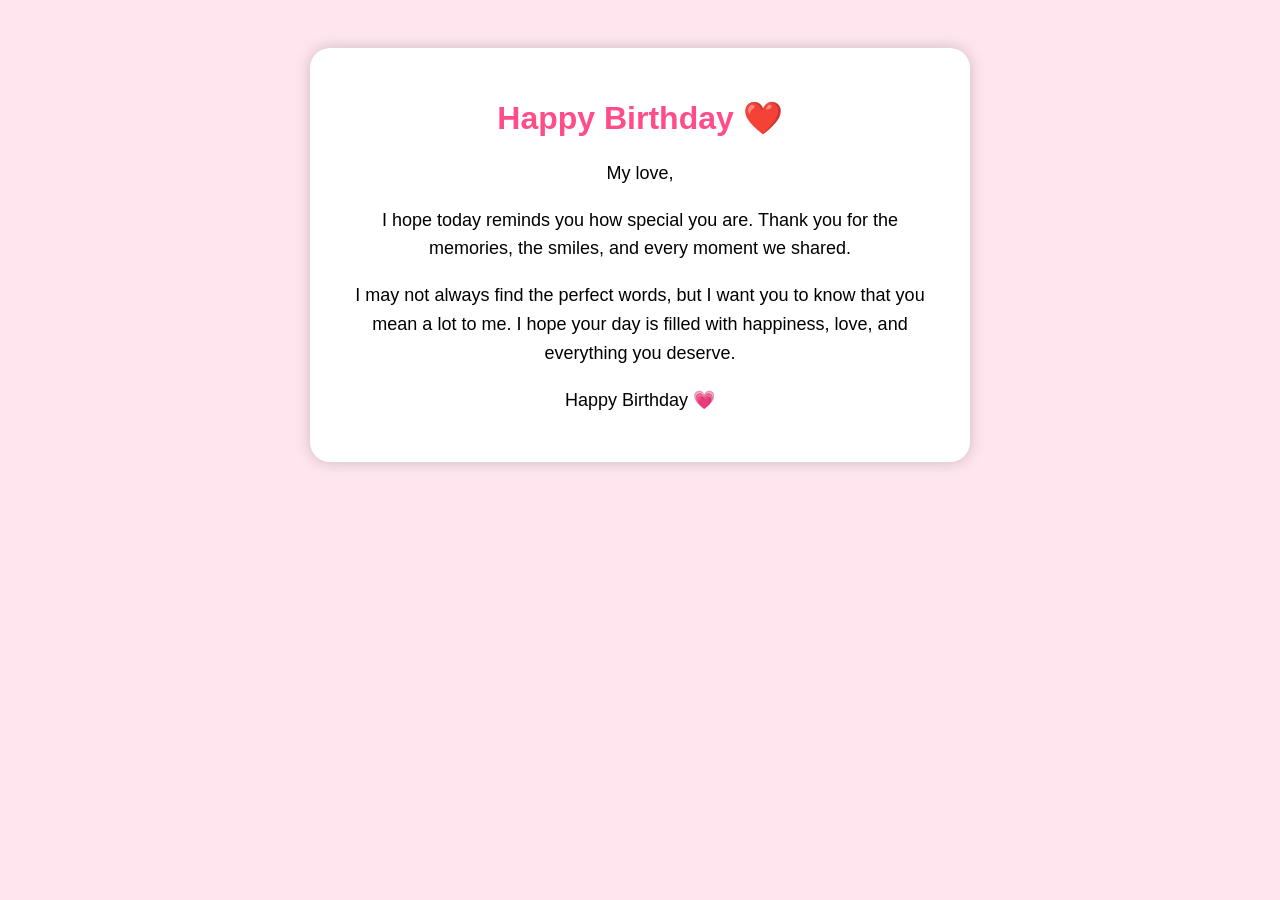
==== loveletter.html @ 763343cd "Create loveletter.html" ====
<!DOCTYPE html>
<html>
<head>
<title>My Love Letter 💌</title>
<style>
body {
  background: #ffe6ee;
  font-family: Arial, sans-serif;
  text-align: center;
  padding: 40px;
}

.letter {
  background: white;
  padding: 30px;
  border-radius: 20px;
  max-width: 600px;
  margin: auto;
  box-shadow: 0 0 15px rgba(0,0,0,0.2);
}

h1 {
  color: #ff4d88;
}

p {
  font-size: 18px;
  line-height: 1.6;
}
</style>
</head>

<body>

<div class="letter">
<h1>Happy Birthday ❤️</h1>

<p>
My love,
</p>

<p>
I hope today reminds you how special you are. 
Thank you for the memories, the smiles, and every moment we shared.
</p>

<p>
I may not always find the perfect words, but I want you to know that you mean a lot to me.
I hope your day is filled with happiness, love, and everything you deserve.
</p>

<p>
Happy Birthday 💗
</p>

</div>

</body>
</html>
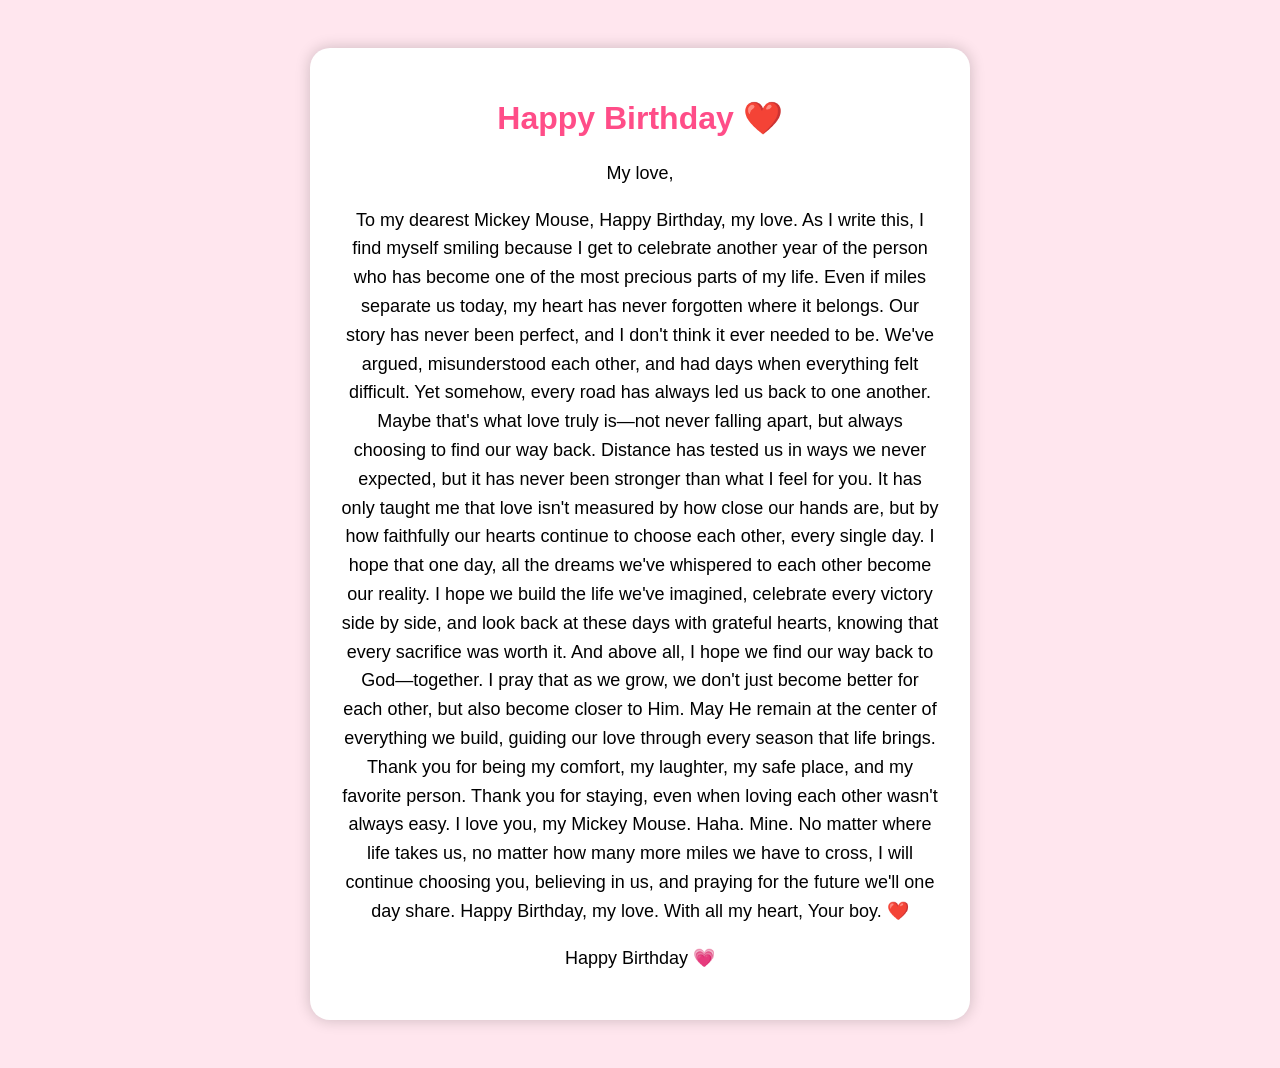
==== commit de493b93: "Update loveletter.html" ====
--- a/loveletter.html
+++ b/loveletter.html
@@ -40,13 +40,19 @@
 </p>
 
 <p>
-I hope today reminds you how special you are. 
-Thank you for the memories, the smiles, and every moment we shared.
-</p>
-
-<p>
-I may not always find the perfect words, but I want you to know that you mean a lot to me.
-I hope your day is filled with happiness, love, and everything you deserve.
+To my dearest Mickey Mouse,
+Happy Birthday, my love.
+As I write this, I find myself smiling because I get to celebrate another year of the person who has become one of the most precious parts of my life. Even if miles separate us today, my heart has never forgotten where it belongs.
+Our story has never been perfect, and I don't think it ever needed to be. We've argued, misunderstood each other, and had days when everything felt difficult. Yet somehow, every road has always led us back to one another. Maybe that's what love truly is—not never falling apart, but always choosing to find our way back.
+Distance has tested us in ways we never expected, but it has never been stronger than what I feel for you. It has only taught me that love isn't measured by how close our hands are, but by how faithfully our hearts continue to choose each other, every single day.
+I hope that one day, all the dreams we've whispered to each other become our reality. I hope we build the life we've imagined, celebrate every victory side by side, and look back at these days with grateful hearts, knowing that every sacrifice was worth it.
+And above all, I hope we find our way back to God—together. I pray that as we grow, we don't just become better for each other, but also become closer to Him. May He remain at the center of everything we build, guiding our love through every season that life brings.
+Thank you for being my comfort, my laughter, my safe place, and my favorite person. Thank you for staying, even when loving each other wasn't always easy.
+I love you, my Mickey Mouse. Haha. Mine.
+No matter where life takes us, no matter how many more miles we have to cross, I will continue choosing you, believing in us, and praying for the future we'll one day share.
+Happy Birthday, my love.
+With all my heart,
+Your boy. ❤️
 </p>
 
 <p>
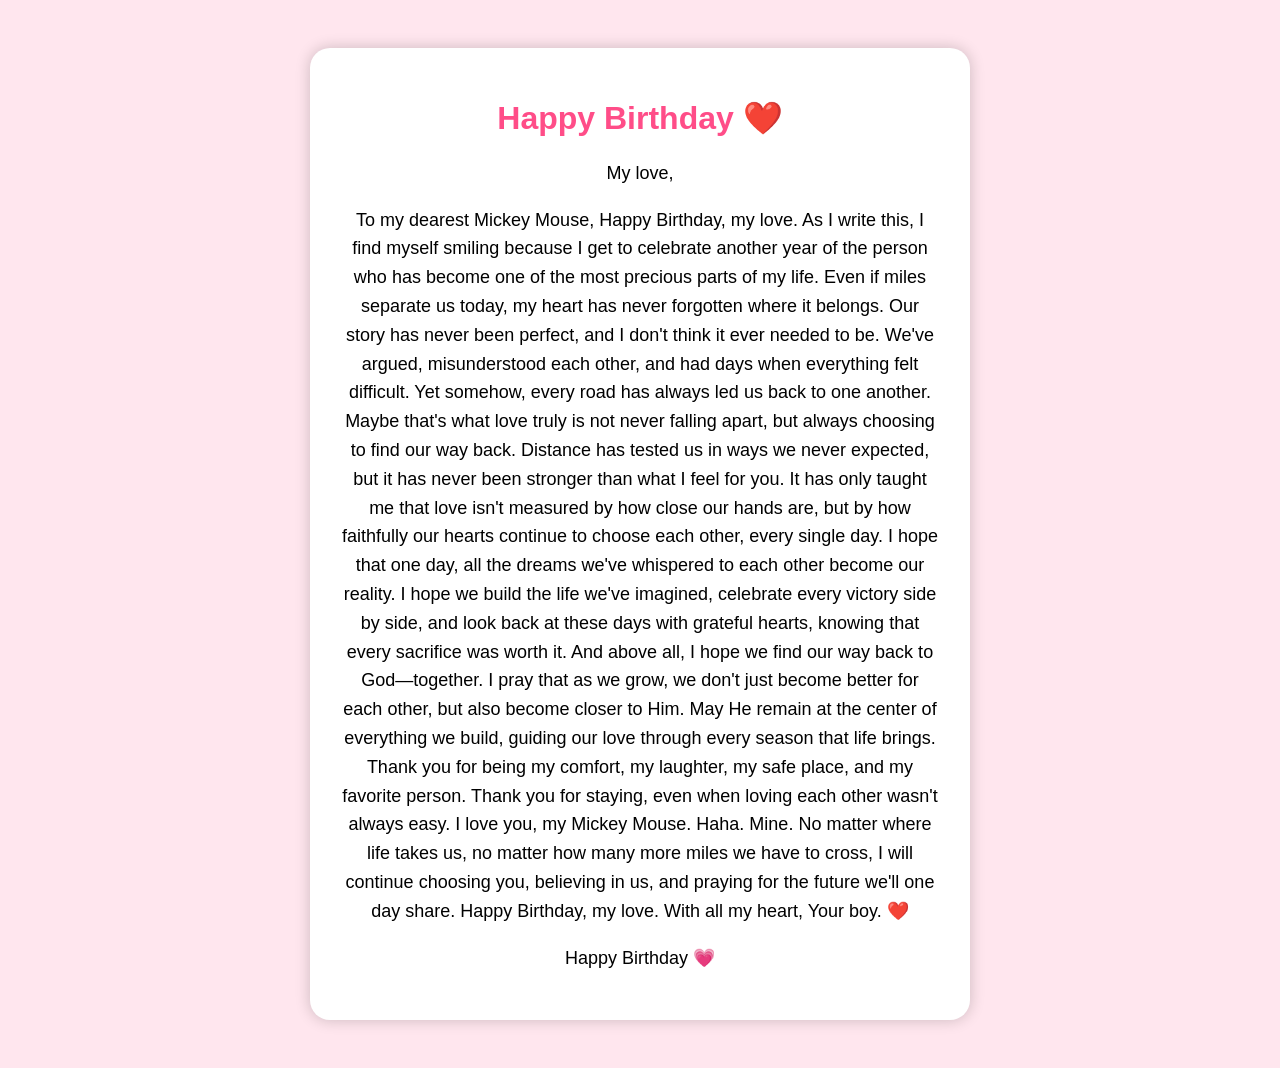
==== commit 15a215c5: "Update loveletter.html" ====
--- a/loveletter.html
+++ b/loveletter.html
@@ -43,7 +43,7 @@
 To my dearest Mickey Mouse,
 Happy Birthday, my love.
 As I write this, I find myself smiling because I get to celebrate another year of the person who has become one of the most precious parts of my life. Even if miles separate us today, my heart has never forgotten where it belongs.
-Our story has never been perfect, and I don't think it ever needed to be. We've argued, misunderstood each other, and had days when everything felt difficult. Yet somehow, every road has always led us back to one another. Maybe that's what love truly is—not never falling apart, but always choosing to find our way back.
+Our story has never been perfect, and I don't think it ever needed to be. We've argued, misunderstood each other, and had days when everything felt difficult. Yet somehow, every road has always led us back to one another. Maybe that's what love truly is not never falling apart, but always choosing to find our way back.
 Distance has tested us in ways we never expected, but it has never been stronger than what I feel for you. It has only taught me that love isn't measured by how close our hands are, but by how faithfully our hearts continue to choose each other, every single day.
 I hope that one day, all the dreams we've whispered to each other become our reality. I hope we build the life we've imagined, celebrate every victory side by side, and look back at these days with grateful hearts, knowing that every sacrifice was worth it.
 And above all, I hope we find our way back to God—together. I pray that as we grow, we don't just become better for each other, but also become closer to Him. May He remain at the center of everything we build, guiding our love through every season that life brings.
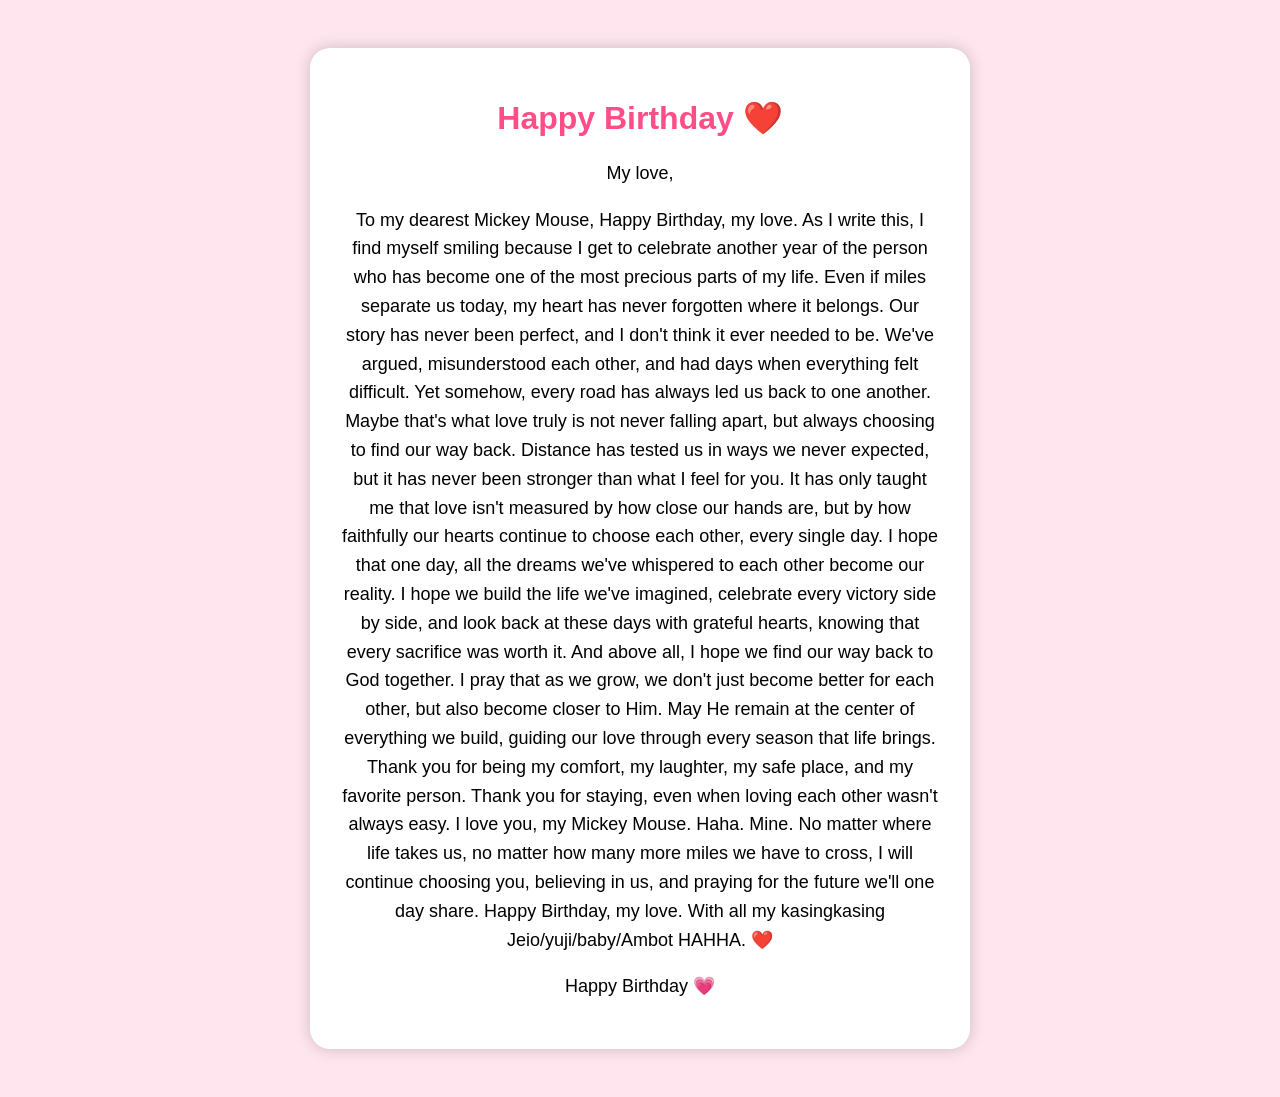
==== commit b887bbd2: "Update loveletter.html" ====
--- a/loveletter.html
+++ b/loveletter.html
@@ -46,13 +46,13 @@
 Our story has never been perfect, and I don't think it ever needed to be. We've argued, misunderstood each other, and had days when everything felt difficult. Yet somehow, every road has always led us back to one another. Maybe that's what love truly is not never falling apart, but always choosing to find our way back.
 Distance has tested us in ways we never expected, but it has never been stronger than what I feel for you. It has only taught me that love isn't measured by how close our hands are, but by how faithfully our hearts continue to choose each other, every single day.
 I hope that one day, all the dreams we've whispered to each other become our reality. I hope we build the life we've imagined, celebrate every victory side by side, and look back at these days with grateful hearts, knowing that every sacrifice was worth it.
-And above all, I hope we find our way back to God—together. I pray that as we grow, we don't just become better for each other, but also become closer to Him. May He remain at the center of everything we build, guiding our love through every season that life brings.
+And above all, I hope we find our way back to God together. I pray that as we grow, we don't just become better for each other, but also become closer to Him. May He remain at the center of everything we build, guiding our love through every season that life brings.
 Thank you for being my comfort, my laughter, my safe place, and my favorite person. Thank you for staying, even when loving each other wasn't always easy.
 I love you, my Mickey Mouse. Haha. Mine.
 No matter where life takes us, no matter how many more miles we have to cross, I will continue choosing you, believing in us, and praying for the future we'll one day share.
 Happy Birthday, my love.
-With all my heart,
-Your boy. ❤️
+With all my kasingkasing
+Jeio/yuji/baby/Ambot HAHHA. ❤️
 </p>
 
 <p>
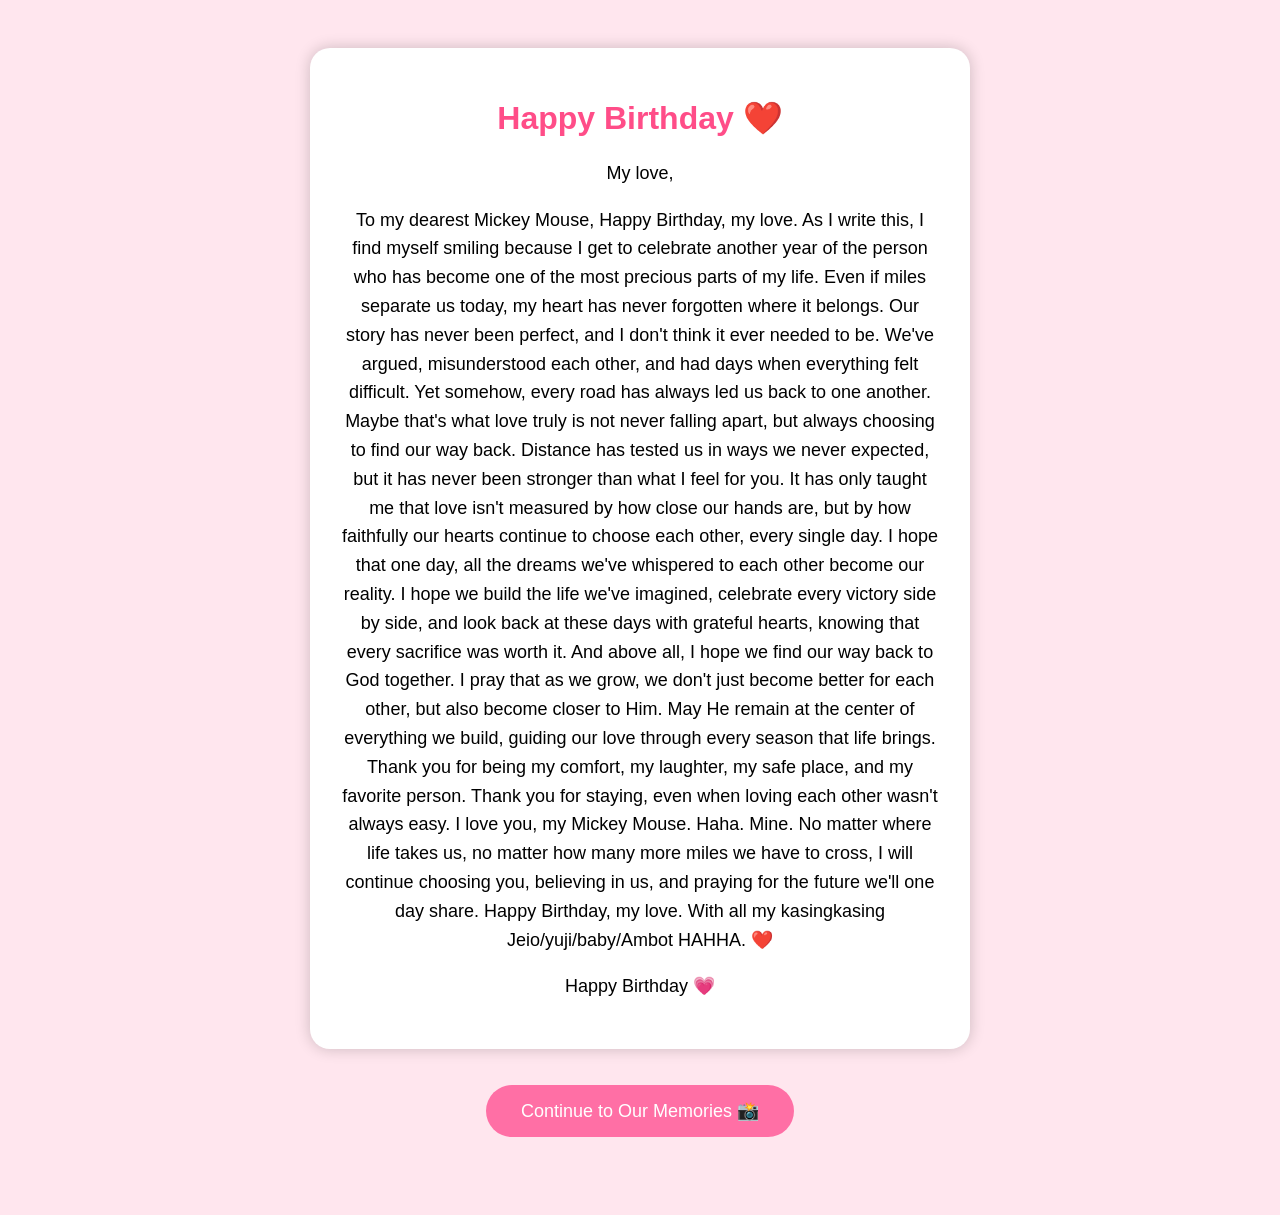
==== commit 01565a16: "Update loveletter.html" ====
--- a/loveletter.html
+++ b/loveletter.html
@@ -60,6 +60,30 @@
 </p>
 
 </div>
+  
+<br><br>
 
-</body>
+<button onclick="window.location.href='memories.html'">
+Continue to Our Memories 📸
+</button>
+
+<style>
+button{
+    background:#ff6fa5;
+    color:white;
+    border:none;
+    padding:15px 35px;
+    font-size:18px;
+    border-radius:50px;
+    cursor:pointer;
+    margin-bottom:30px;
+    transition:.3s;
+}
+
+button:hover{
+    transform:scale(1.05);
+}
+</style>
+
+  </body>
 </html>
